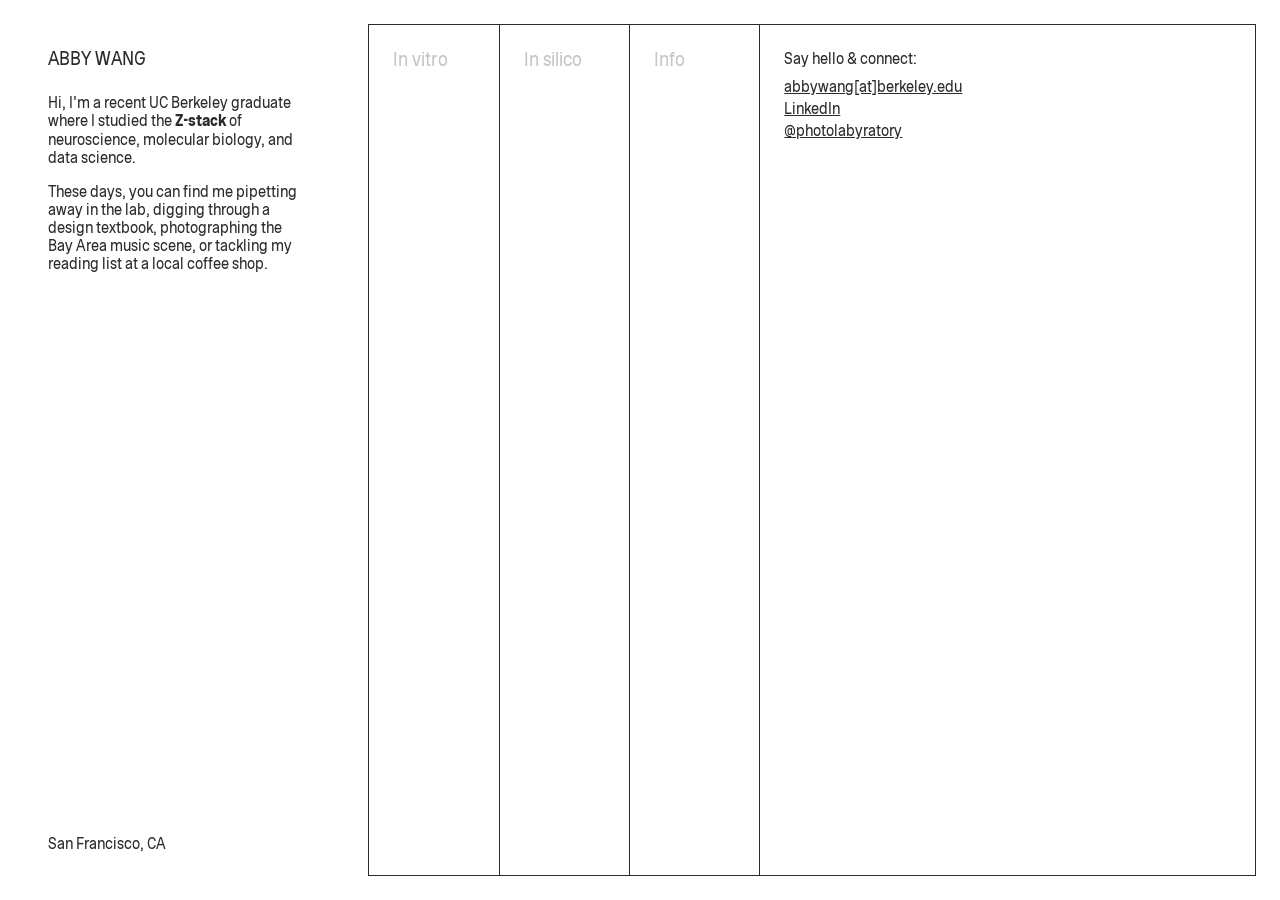
==== index.html @ 5155444f "adding files" ====
<!DOCTYPE html>
<html lang="en">
<head>
<meta charset="UTF-8">
<meta name="viewport" content="width=device-width, initial-scale=1.0">
<title>Abby Wang</title>
<link rel="icon" href="favicon.png" type="image/png">
<link rel="stylesheet" href="css/style.css">
</head>
<body>

<div class="site-frame">

  <!-- Home / bio panel (active on this page) -->
  <div class="panel home-panel active">
    <div class="name">ABBY WANG</div>
    <p>Hi, I'm a recent UC Berkeley graduate where I studied the <strong>Z-stack</strong> of neuroscience, molecular biology, and data science.</p>
    <p>These days, you can find me pipetting away in the lab, digging through a design textbook, photographing the Bay Area music scene, or tackling my reading list at a local coffee shop.</p>
    <div class="footer-note">San Francisco, CA</div>
  </div>

  <!-- Accordion: ONE bordered box. Collapsed nav tabs + Say hello are its
       flex children, divided by internal lines (not separate boxes). -->
  <div class="accordion">
    <a class="tab" href="in-vitro.html">
      <span class="tab-label">In vitro</span>
    </a>
    <a class="tab" href="in-silico.html">
      <span class="tab-label">In silico</span>
    </a>
    <a class="tab" href="info.html">
      <span class="tab-label">Info</span>
    </a>

    <!-- Say hello column (static, always full color) -->
    <div class="say-hello-panel">
      <span class="label">Say hello &amp; connect:</span>
      <div class="contact-line"><a class="underline" href="mailto:abbywang@berkeley.edu">abbywang[at]berkeley.edu</a></div>
      <div class="contact-line"><a class="underline" href="#" target="_blank" rel="noopener">LinkedIn</a></div>
      <div class="contact-line"><a class="underline" href="#" target="_blank" rel="noopener">@photolabyratory</a></div>
    </div>
  </div>

</div>

</body>
</html>
---- css/style.css ----
/* ============================================================
   Abby Wang — portfolio site
   Font: Cossette Texte (self-hosted, see fonts/)
   Text color: #2E2930   Hover/unselected color: #2E293046
   ============================================================ */

/* Self-hosted — no external font CDN, so no network dependency and no
   flash/swap/jitter between pages. Only Regular (400) and Bold (700)
   exist for this typeface, so every weight below maps to one of the two. */
@font-face {
  font-family: 'Cossette Texte';
  src: url('../fonts/CossetteTexte-Regular.ttf') format('truetype');
  font-weight: 400;
  font-style: normal;
  font-display: block;
}

@font-face {
  font-family: 'Cossette Texte';
  src: url('../fonts/CossetteTexte-Bold.ttf') format('truetype');
  font-weight: 700;
  font-style: normal;
  font-display: block;
}

:root {
  --text-color: #2E2930;
  --muted-color: #2E293046; /* "hover" color: same hue at ~27% opacity */
  --font-body: 'Cossette Texte', -apple-system, BlinkMacSystemFont, 'Helvetica Neue', Arial, sans-serif;

  --home-width: 26%;
  --tab-collapsed-width: 130px;

  --box-gap: 24px;
  --pad: 24px; /* inset from every box edge (top/bottom/left/right) —
                  text sits close to the border, matching the Figma spec */
}

* { box-sizing: border-box; }

html, body {
  margin: 0;
  padding: 0;
  height: 100%;
  overflow: hidden; /* the frame is fixed to the viewport; individual
                       columns scroll internally instead of the page */
  -webkit-text-size-adjust: 100%; /* stop Safari/WebKit from auto-boosting
                                      font size based on each column's width
                                      — without this, the same font-size
                                      renders at different apparent sizes
                                      on pages whose text columns are
                                      narrower or wider than the home page */
  text-size-adjust: 100%;
}

body {
  font-family: var(--font-body);
  color: var(--text-color);
  font-size: 15px;
  line-height: 1.211; /* 121.1% */
  letter-spacing: 0;
  -webkit-font-smoothing: antialiased;
}

a, h1, h2, h3, ul, li, span, div, p {
  font-family: inherit;
  letter-spacing: inherit;
  overflow-wrap: break-word; /* long unbroken runs (e.g. the en-dash-joined
                                "Neurodevelopment–neurobiology–neurodegeneration"
                                on In vitro) wrap instead of pushing past the
                                box edge as the column narrows */
}

a {
  text-decoration: none;
  color: inherit;
}

/* Default link hover: fade to the muted/transparent color, same target
   color the nav tabs use. More specific rules below (.tab, .home-panel)
   override this with their own hover behavior. */
a:hover {
  color: var(--muted-color);
}

ul {
  margin: 0;
  padding-left: 1.2em;
  list-style-type: "* ";
}

li {
  padding-left: 2px;
}

p {
  margin: 0 0 16px 0;
}

p:last-child {
  margin-bottom: 0;
}

.underline {
  text-decoration: underline;
}

/* ------------------------------------------------------------
   Overall frame — fixed to the viewport height so the rectangle
   is identical on every page; no box ever grows/shrinks with
   content, and the page itself never scrolls (columns that have
   more content than fits scroll internally instead — see below)
   ------------------------------------------------------------ */

.site-frame {
  display: flex;
  align-items: stretch;
  height: 100vh;
  gap: var(--box-gap);
  padding: var(--box-gap);
}

/* Bio panel — no border, just text (own column, no box) */
.panel {
  padding: var(--pad);
  display: flex;
  flex-direction: column;
  min-height: 0;
  overflow-y: auto;
  scrollbar-gutter: stable; /* always reserve scrollbar space so text
                               doesn't shift when it appears/disappears
                               between pages with different content length */
}

/* Home / bio panel */
.home-panel {
  flex: 0 0 var(--home-width);
  min-width: 240px;
  color: var(--muted-color);
}

.home-panel.active {
  color: var(--text-color);
}

a.home-panel:hover {
  color: var(--text-color);
}

.home-panel .name {
  font-weight: 400;
  font-size: 17.5px; /* keeps the 21:18 heading:body ratio at the new 15px body size */
  margin-bottom: 24px;
}

.home-panel .footer-note {
  margin-top: auto;
  padding-top: 24px;
}

/* ------------------------------------------------------------
   Accordion — ONE bordered box. Collapsed tabs, the active
   tab's content, and (on Home) the Say hello column all live
   inside it as flex children, separated by 1px divider lines
   instead of separate boxes with gaps between them.
   ------------------------------------------------------------ */

.accordion {
  display: flex;
  flex: 1 1 auto;
  min-width: 0;
  min-height: 0;
  border: 1px solid var(--text-color);
  overflow: hidden; /* content that scrolls internally is clipped at this border */
}

.accordion > * + * {
  border-left: 1px solid var(--text-color);
}

.tab {
  flex: 0 0 var(--tab-collapsed-width);
  padding: var(--pad); /* matches the padding of the expanded content
                          columns, so a tab's label doesn't jump sideways
                          when it expands */
  color: var(--muted-color);
}

a.tab:hover {
  color: var(--text-color);
}

.tab.active {
  flex: 1 1 auto;
  min-width: 0;
  min-height: 0;
  color: var(--text-color);
  padding: 0;
  display: flex;
}

.tab-label {
  font-weight: 400;
  font-size: 17.5px; /* nav labels read at the same size as the page
                        titles/name heading, not the 15px body copy */
}

/* Expanded tab content: internal columns divided by a line, not separate boxes */
.tab-content {
  display: flex;
  flex: 1 1 auto;
  min-width: 0;
  min-height: 0;
}

.tab-content > * + * {
  border-left: 1px solid var(--text-color);
}

.tab-main {
  flex: 0 0 46%;
  padding: var(--pad);
  min-width: 0;
  min-height: 0;
  overflow-y: auto;
  scrollbar-gutter: stable;
}

/* Info page: single full-width column instead of the 46% split */
.tab-main--full {
  flex: 1 1 auto;
}

.info-top {
  display: flex;
  align-items: flex-start;
  gap: 30px;
}

.info-text {
  flex: 1 1 auto;
  min-width: 0;
}

.tab-timeline {
  flex: 1 1 auto;
  padding: var(--pad);
  min-width: 0;
  min-height: 0;
  overflow-y: auto;
  scrollbar-gutter: stable;
}

/* In silico: the ONLY part of the page that scrolls. Fixed height (from
   the box above), internal scroll — new photos load and old ones slip
   behind the box border instead of the whole page growing/scrolling. */
.tab-gallery {
  flex: 1 1 auto;
  padding: var(--pad) var(--pad) var(--pad) 12px; /* tighter left inset —
                                                      the divider line already
                                                      separates it from the
                                                      text column, so a full
                                                      pad here reads as too
                                                      big a horizontal gap */
  min-width: 0;
  min-height: 0;
  overflow-y: auto;
  scrollbar-gutter: stable;
}

.photo-grid {
  display: grid;
  grid-template-columns: repeat(12, 1fr);
  gap: 14px;
  min-width: 0;
}

/*.photo-item {
}*/

.photo-item img {
  width: 100%;
  height: auto;
  display: block;
}

/* 4 per row */ .photo-item.portrait  { grid-column: span 3;  }
/* 3 per row */ .photo-item.landscape { grid-column: span 4;  }
/* 2 per row */ .photo-item.wide      { grid-column: span 6;  }
/* 1 per row */ .photo-item.panoramic { grid-column: span 12; }

.gallery-sentinel {
  height: 1px;
}

/* Info: single photo next to the text column */
.tab-photo-col {
  flex: 0 0 220px;
  min-height: 0;
  padding: 0 var(--pad) var(--pad) var(--pad); /* no top padding so the photo's
                                                   top edge lines up with the
                                                   first paragraph, not sit
                                                   lower than it */
  overflow-y: auto;
  scrollbar-gutter: stable;
}

.tab-photo {
  width: 100%;
  aspect-ratio: 1 / 1;
  background: var(--muted-color);
  overflow: hidden;
}

.tab-photo img {
  width: 100%;
  height: 100%;
  object-fit: cover;
  display: block;
}

.tab-gap {
  height: 220px;
}

.tab-title {
  font-weight: 400;
  font-size: 17.5px; /* keeps the 21:18 heading:body ratio at the new 15px body size */
  margin: 0 0 24px 0;
}

.tab-section {
  margin-bottom: 28px;
}

.tab-section:last-child {
  margin-bottom: 0;
}

.tab-section .label {
  font-weight: 400;
  margin-bottom: 8px;
  display: block;
}

/* Timeline entries */
.timeline-entry {
  margin-bottom: 32px;
}

.timeline-entry:last-child {
  margin-bottom: 0;
}

.timeline-date {
  margin-bottom: 10px;
  font-weight: 400;
}

.timeline-marker {
  width: 45px;
  height: 45px;
  background-size: cover;
  background-position: center;
  background-repeat: no-repeat;
  margin-bottom: 10px;
}

.timeline-role {
  font-weight: 700;
  margin-bottom: 2px;
}

.timeline-pi {
  margin-bottom: 10px;
}

.timeline-desc {
  margin-top: 10px;
}

/* Placeholder content (In silico / Info until real designs arrive) */
.placeholder-note {
  color: var(--muted-color);
  font-style: italic;
}

/* ------------------------------------------------------------
   Say hello column — 4th column inside the accordion box on
   Home only; static info, always full color, no separate border
   ------------------------------------------------------------ */

.say-hello-panel {
  flex: 1 1 auto;
  min-width: 220px;
  min-height: 0;
  padding: var(--pad);
  color: var(--text-color);
  overflow-y: auto;
  scrollbar-gutter: stable;
}

.say-hello-panel .label {
  font-weight: 400;
  margin-bottom: 10px;
  display: block;
}

.say-hello-panel .contact-line {
  margin-bottom: 4px;
}

/* ------------------------------------------------------------
   Responsive: stack everything on smaller screens.
   Divider lines rotate from border-left to border-top so the
   single-box-with-dividers look holds once columns stack.
   ------------------------------------------------------------ */

@media (max-width: 860px) {
  .tab-content {
    flex-direction: column;
  }

  .tab-content > * + * {
    border-left: none;
    border-top: 1px solid var(--text-color);
  }

  .photo-grid {
    grid-template-columns: repeat(6, 1fr);
  }

  .tab-photo-col {
    flex: 0 0 auto;
    width: 160px;
  }
}

@media (max-width: 700px) {
  /* Small screens: drop the fixed-viewport rectangle and let the page
     scroll normally — a rigid, non-scrolling frame doesn't work once
     everything is stacked in one column. */
  html, body {
    height: auto;
    overflow: visible;
  }

  .site-frame {
    height: auto;
    flex-direction: column;
    gap: 16px;
    padding: 16px;
  }

  .panel,
  .tab-main,
  .tab-timeline,
  .tab-gallery,
  .tab-photo-col,
  .say-hello-panel {
    overflow: visible;
  }

  .panel {
    flex: none;
    min-width: 0;
  }

  .accordion {
    flex-direction: column;
    margin: 0 var(--pad);
  }

  .accordion > * + * {
    border-left: none;
    border-top: 1px solid var(--text-color);
  }

  .tab {
    flex: none;
  }

  .tab.active {
    display: block;
    padding: 0;
  }

  .photo-grid {
    grid-template-columns: repeat(4, 1fr);
  }

  .photo-item.portrait,
  .photo-item.landscape { grid-column: span 2; }

  .photo-item.wide,
  .photo-item.panoramic { grid-column: span 4; }

  .tab-gap {
    height: 0;
  }

  .info-top {
    flex-direction: column;
    gap: 16px;
    margin-bottom: 16px;
  }

  .tab-photo-col {
    width: 160px;
    padding: 0;
  }

  /* Home header: name + location share one row, bio paragraphs wrap to
     full-width lines below, and "Say hello" moves back into normal flow
     instead of being pinned to the bottom of the column. */
  .home-panel {
    flex-direction: row;
    flex-wrap: wrap;
    justify-content: space-between;
    align-items: baseline;
    padding-bottom: 8px;
  }

  .home-panel .name {
    order: 0;
  }

  .home-panel .footer-note {
    order: 1;
    margin-top: 0;
    padding-top: 0;
  }

  .home-panel p {
    order: 2;
    flex: 1 1 100%;
  }

  .home-panel p:first-of-type {
    margin-top: 48px;
  }
}
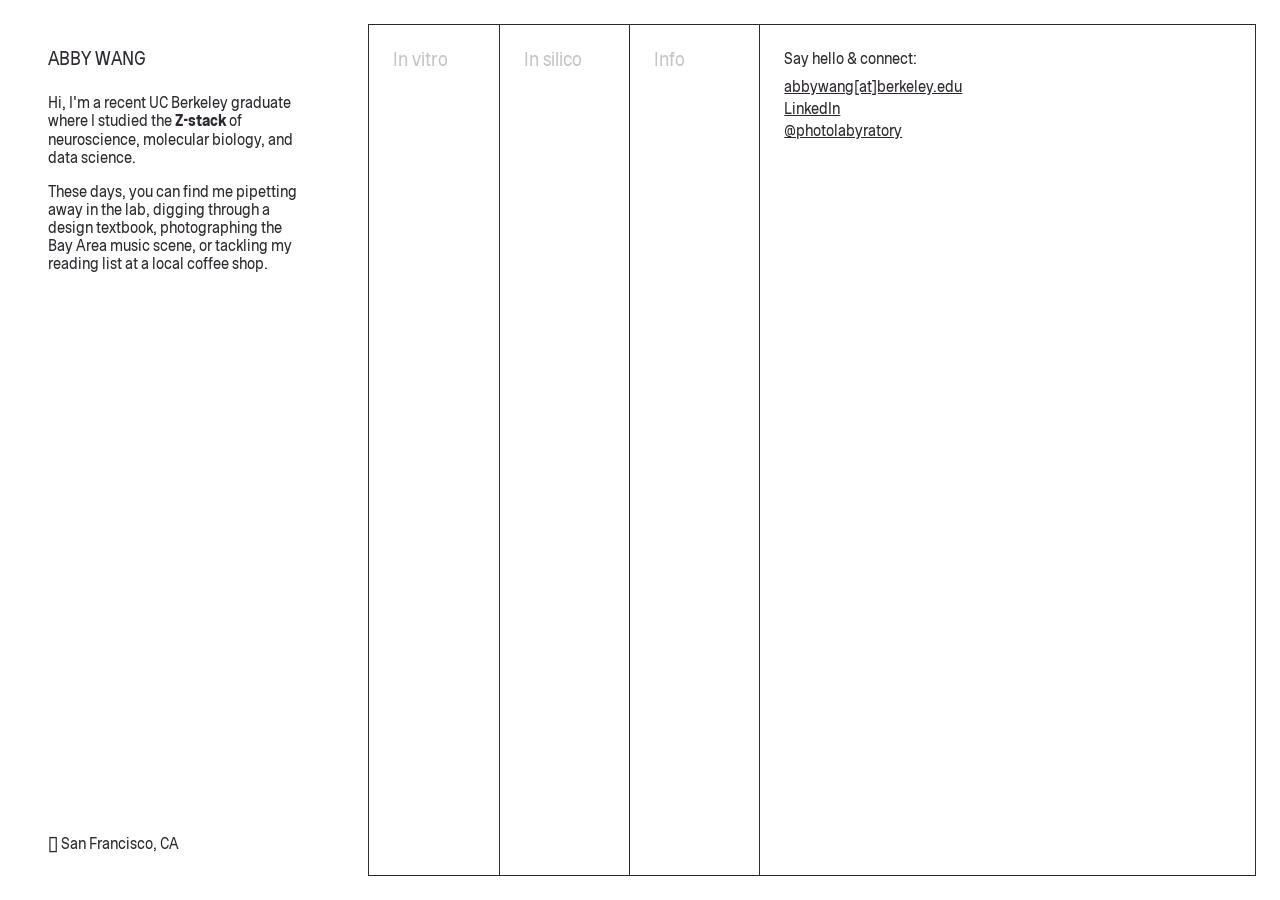
==== commit 52d3e32c: "updated files" ====
--- a/index.html
+++ b/index.html
@@ -16,7 +16,7 @@
     <div class="name">ABBY WANG</div>
     <p>Hi, I'm a recent UC Berkeley graduate where I studied the <strong>Z-stack</strong> of neuroscience, molecular biology, and data science.</p>
     <p>These days, you can find me pipetting away in the lab, digging through a design textbook, photographing the Bay Area music scene, or tackling my reading list at a local coffee shop.</p>
-    <div class="footer-note">San Francisco, CA</div>
+    <div class="footer-note">𖡡 San Francisco, CA</div>
   </div>
 
   <!-- Accordion: ONE bordered box. Collapsed nav tabs + Say hello are its
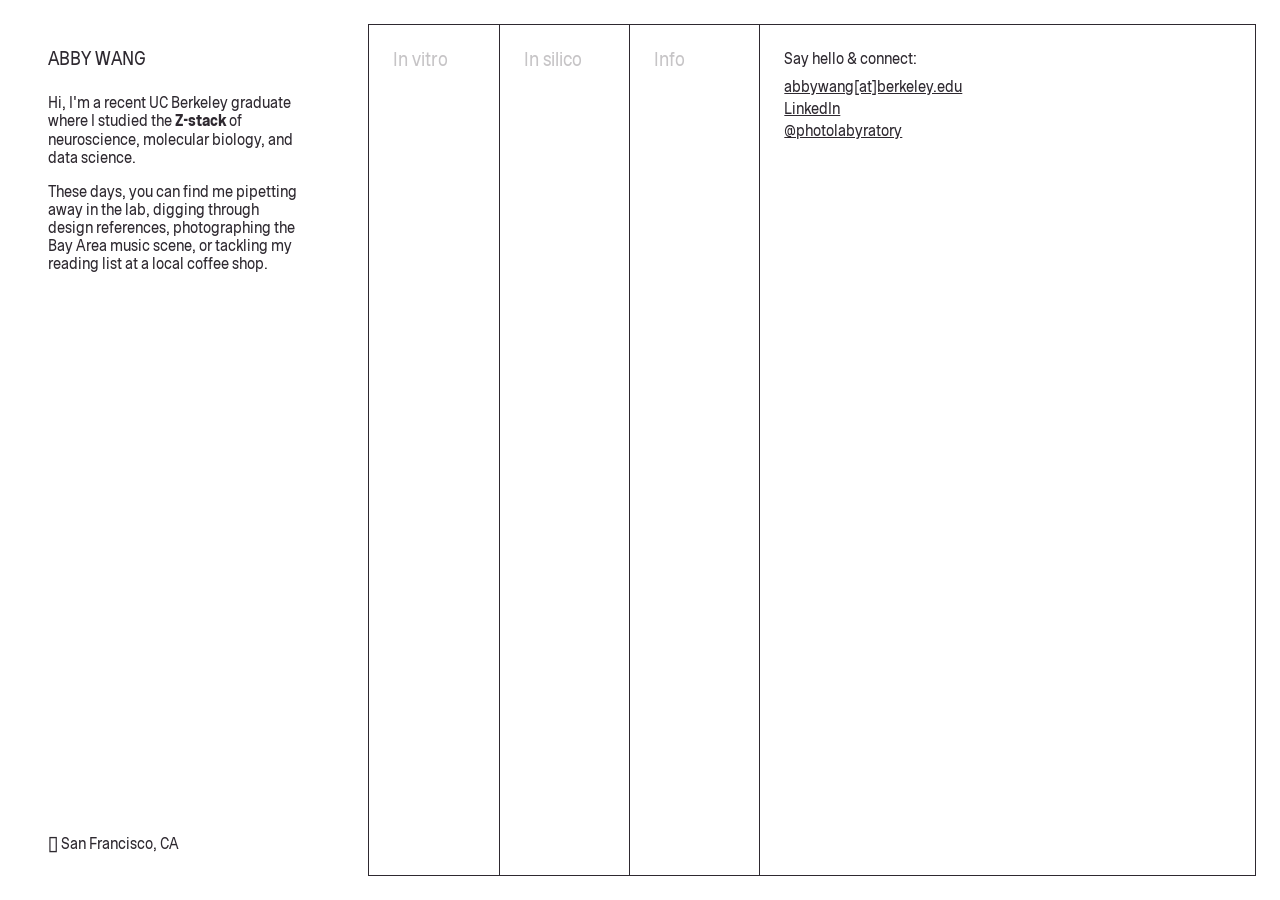
==== commit e0d4495f: "photo and description changes" ====
--- a/index.html
+++ b/index.html
@@ -15,7 +15,7 @@
   <div class="panel home-panel active">
     <div class="name">ABBY WANG</div>
     <p>Hi, I'm a recent UC Berkeley graduate where I studied the <strong>Z-stack</strong> of neuroscience, molecular biology, and data science.</p>
-    <p>These days, you can find me pipetting away in the lab, digging through a design textbook, photographing the Bay Area music scene, or tackling my reading list at a local coffee shop.</p>
+    <p>These days, you can find me pipetting away in the lab, digging through design references, photographing the Bay Area music scene, or tackling my reading list at a local coffee shop.</p>
     <div class="footer-note">𖡡 San Francisco, CA</div>
   </div>
 
@@ -36,8 +36,8 @@
     <div class="say-hello-panel">
       <span class="label">Say hello &amp; connect:</span>
       <div class="contact-line"><a class="underline" href="mailto:abbywang@berkeley.edu">abbywang[at]berkeley.edu</a></div>
-      <div class="contact-line"><a class="underline" href="#" target="_blank" rel="noopener">LinkedIn</a></div>
-      <div class="contact-line"><a class="underline" href="#" target="_blank" rel="noopener">@photolabyratory</a></div>
+      <div class="contact-line"><a class="underline" href="https://www.linkedin.com/in/abby-m-wang/">LinkedIn</a></div>
+      <div class="contact-line"><a class="underline" href="https://www.instagram.com/photolabyratory/">@photolabyratory</a></div>
     </div>
   </div>
 
